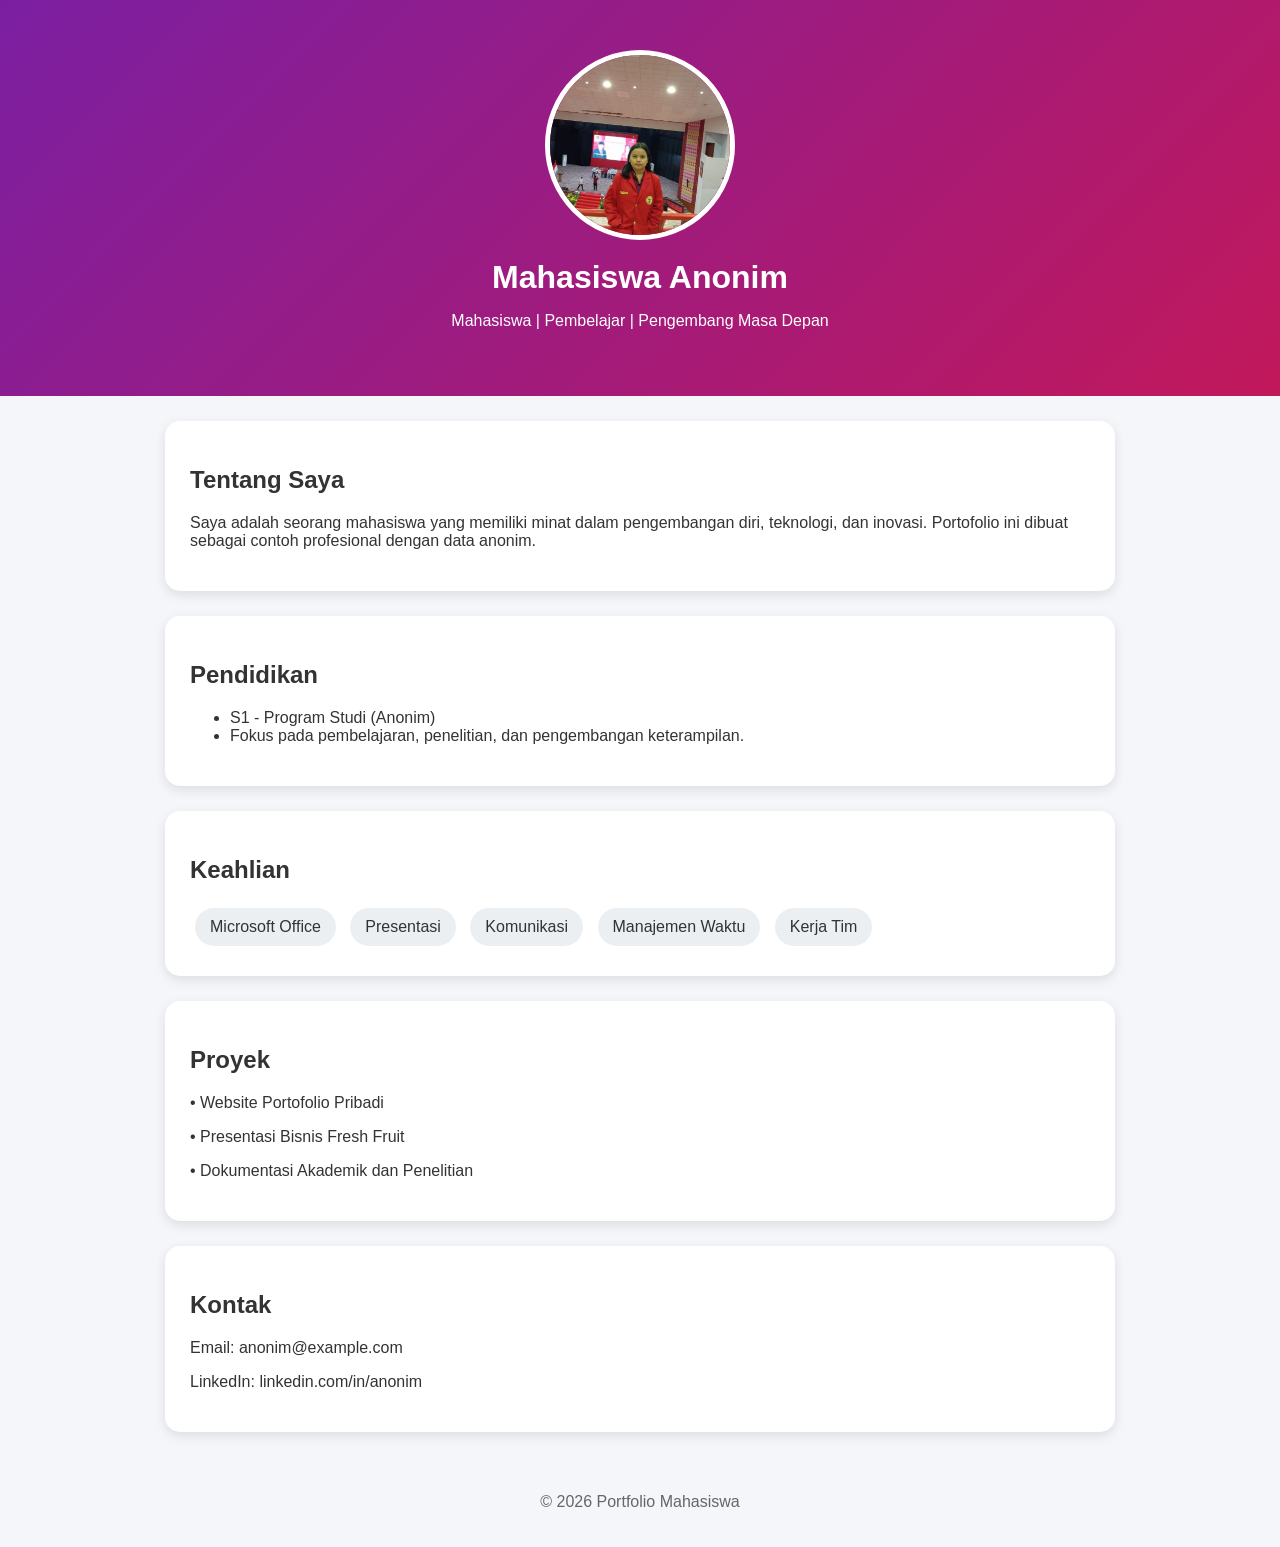
==== index.html @ 4dafe26c "Add files via upload" ====
<!DOCTYPE html>
<html lang="id">
<head>
<meta charset="UTF-8">
<meta name="viewport" content="width=device-width, initial-scale=1.0">
<title>Portfolio Mahasiswa</title>
<link rel="stylesheet" href="style.css">
</head>
<body>
<header class="hero">
  <div class="container">
    <img src="profile.png" alt="Foto Profil" class="profile">
    <h1>Mahasiswa Anonim</h1>
    <p>Mahasiswa | Pembelajar | Pengembang Masa Depan</p>
  </div>
</header>

<section class="card">
  <h2>Tentang Saya</h2>
  <p>Saya adalah seorang mahasiswa yang memiliki minat dalam pengembangan diri, teknologi, dan inovasi. Portofolio ini dibuat sebagai contoh profesional dengan data anonim.</p>
</section>

<section class="card">
  <h2>Pendidikan</h2>
  <ul>
    <li>S1 - Program Studi (Anonim)</li>
    <li>Fokus pada pembelajaran, penelitian, dan pengembangan keterampilan.</li>
  </ul>
</section>

<section class="card">
  <h2>Keahlian</h2>
  <div class="skills">
    <span>Microsoft Office</span>
    <span>Presentasi</span>
    <span>Komunikasi</span>
    <span>Manajemen Waktu</span>
    <span>Kerja Tim</span>
  </div>
</section>

<section class="card">
  <h2>Proyek</h2>
  <p>• Website Portofolio Pribadi</p>
  <p>• Presentasi Bisnis Fresh Fruit</p>
  <p>• Dokumentasi Akademik dan Penelitian</p>
</section>

<section class="card">
  <h2>Kontak</h2>
  <p>Email: anonim@example.com</p>
  <p>LinkedIn: linkedin.com/in/anonim</p>
</section>

<footer>
  <p>© 2026 Portfolio Mahasiswa</p>
</footer>
</body>
</html>
---- style.css ----
body{
font-family:Arial,sans-serif;
margin:0;
background:#f4f6f9;
color:#333;
}
.hero{
background:linear-gradient(135deg,#7b1fa2,#c2185b);
color:white;
text-align:center;
padding:50px 20px;
}
.profile{
width:180px;
height:180px;
border-radius:50%;
object-fit:cover;
border:5px solid white;
}
.container h1{
margin:15px 0 5px;
}
.card{
background:white;
margin:25px auto;
padding:25px;
max-width:900px;
border-radius:15px;
box-shadow:0 4px 12px rgba(0,0,0,0.1);
}
.skills span{
display:inline-block;
padding:10px 15px;
margin:5px;
background:#eceff1;
border-radius:20px;
}
footer{
text-align:center;
padding:20px;
color:#666;
}
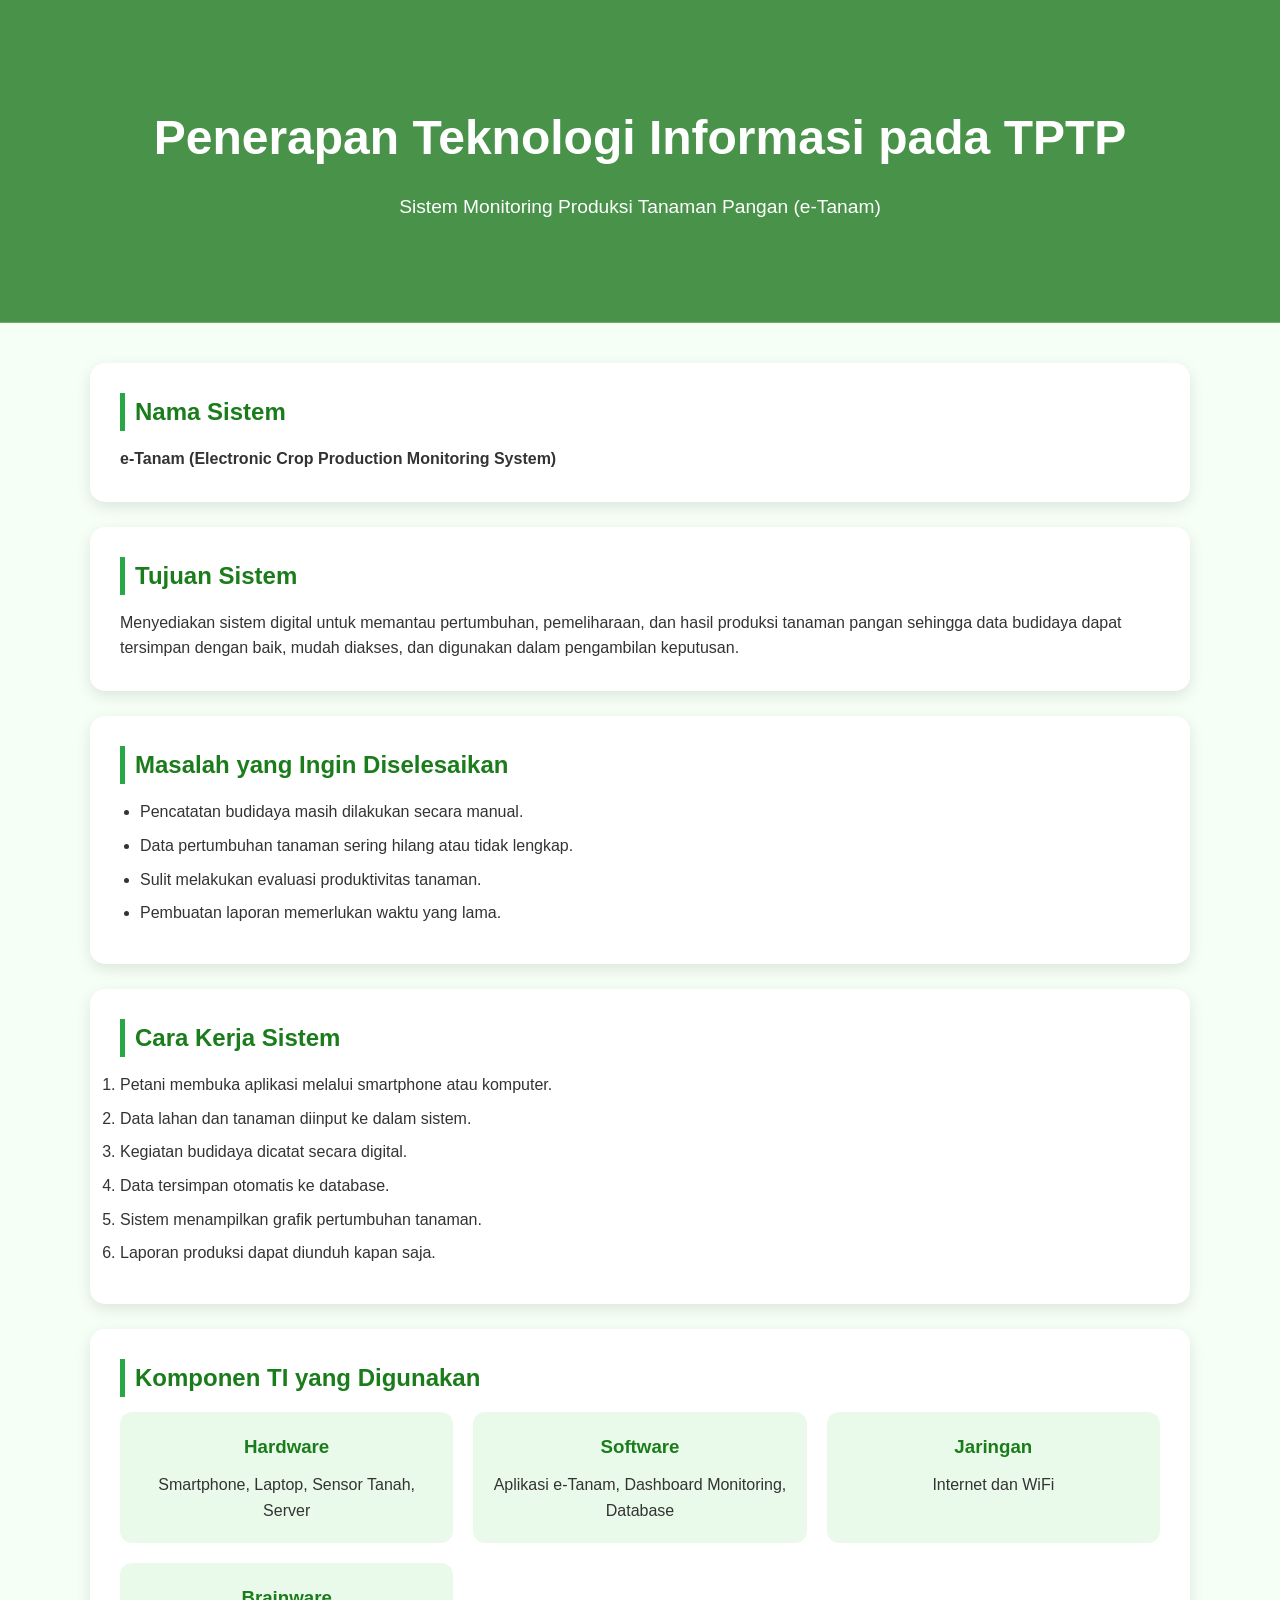
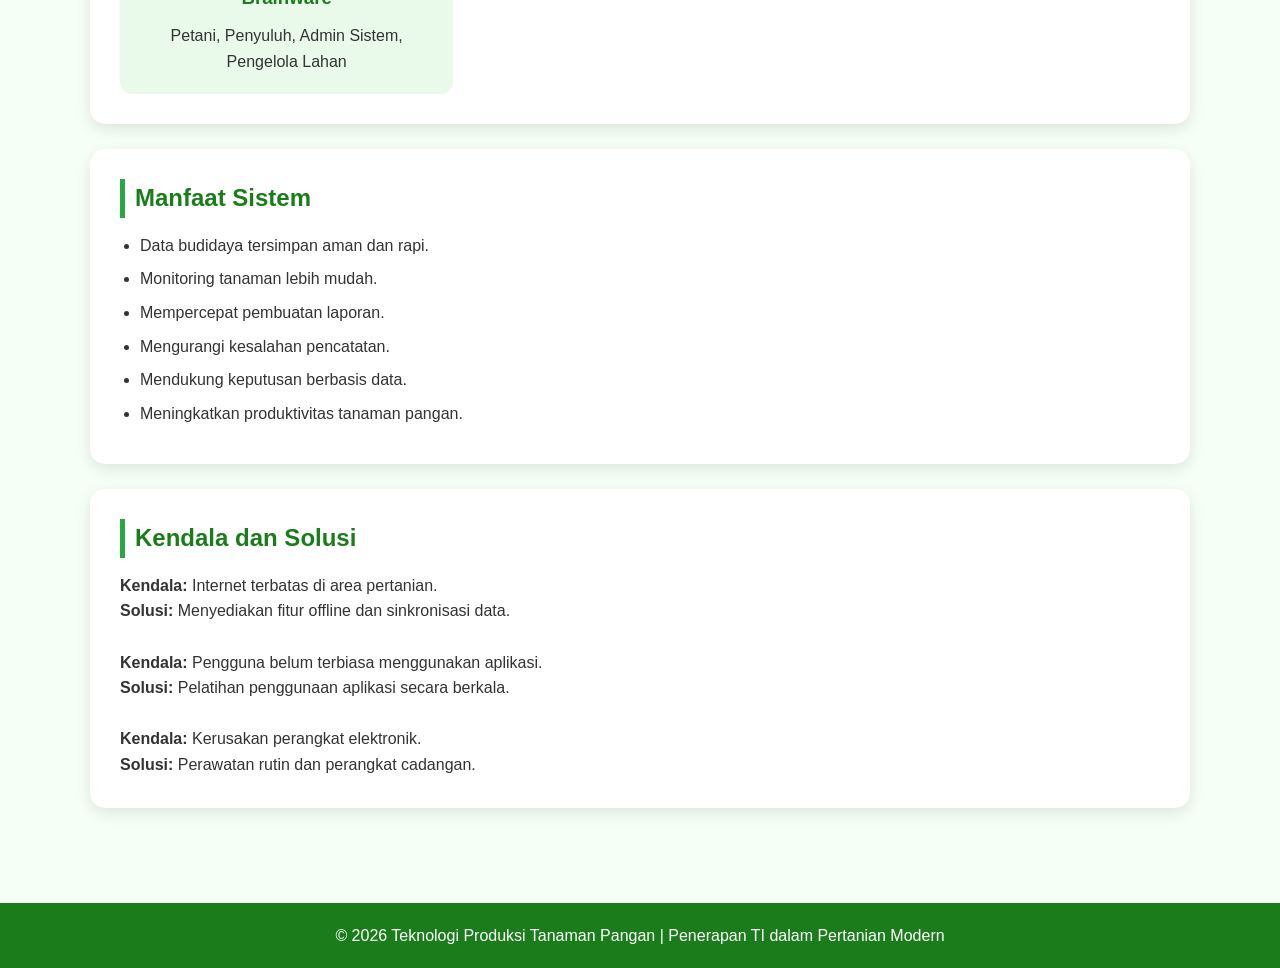
==== commit cf3db94f: "Add files via upload" ====
--- a/index.html
+++ b/index.html
@@ -1,59 +1,219 @@
-<!DOCTYPE html>
-<html lang="id">
-<head>
-<meta charset="UTF-8">
-<meta name="viewport" content="width=device-width, initial-scale=1.0">
-<title>Portfolio Mahasiswa</title>
-<link rel="stylesheet" href="style.css">
-</head>
-<body>
-<header class="hero">
-  <div class="container">
-    <img src="profile.png" alt="Foto Profil" class="profile">
-    <h1>Mahasiswa Anonim</h1>
-    <p>Mahasiswa | Pembelajar | Pengembang Masa Depan</p>
-  </div>
-</header>
-
-<section class="card">
-  <h2>Tentang Saya</h2>
-  <p>Saya adalah seorang mahasiswa yang memiliki minat dalam pengembangan diri, teknologi, dan inovasi. Portofolio ini dibuat sebagai contoh profesional dengan data anonim.</p>
-</section>
-
-<section class="card">
-  <h2>Pendidikan</h2>
-  <ul>
-    <li>S1 - Program Studi (Anonim)</li>
-    <li>Fokus pada pembelajaran, penelitian, dan pengembangan keterampilan.</li>
-  </ul>
-</section>
-
-<section class="card">
-  <h2>Keahlian</h2>
-  <div class="skills">
-    <span>Microsoft Office</span>
-    <span>Presentasi</span>
-    <span>Komunikasi</span>
-    <span>Manajemen Waktu</span>
-    <span>Kerja Tim</span>
-  </div>
-</section>
-
-<section class="card">
-  <h2>Proyek</h2>
-  <p>• Website Portofolio Pribadi</p>
-  <p>• Presentasi Bisnis Fresh Fruit</p>
-  <p>• Dokumentasi Akademik dan Penelitian</p>
-</section>
-
-<section class="card">
-  <h2>Kontak</h2>
-  <p>Email: anonim@example.com</p>
-  <p>LinkedIn: linkedin.com/in/anonim</p>
-</section>
-
-<footer>
-  <p>© 2026 Portfolio Mahasiswa</p>
-</footer>
-</body>
+<!DOCTYPE html>
+<html lang="id">
+<head>
+    <meta charset="UTF-8">
+    <meta name="viewport" content="width=device-width, initial-scale=1.0">
+    <title>Penerapan TI pada TPTP</title>
+
+    <style>
+        *{
+            margin:0;
+            padding:0;
+            box-sizing:border-box;
+            font-family:'Segoe UI', Tahoma, Geneva, Verdana, sans-serif;
+        }
+
+        body{
+            background:#f5fff5;
+            color:#333;
+            line-height:1.6;
+        }
+
+        header{
+            background:linear-gradient(rgba(0,100,0,0.7), rgba(0,100,0,0.7)),
+            url('https://images.unsplash.com/photo-1500937386664-56d1dfef3854?auto=format&fit=crop&w=1400&q=80');
+            background-size:cover;
+            background-position:center;
+            color:white;
+            text-align:center;
+            padding:100px 20px;
+        }
+
+        header h1{
+            font-size:3rem;
+            margin-bottom:15px;
+        }
+
+        header p{
+            font-size:1.2rem;
+        }
+
+        .container{
+            width:90%;
+            max-width:1100px;
+            margin:auto;
+            padding:40px 0;
+        }
+
+        .card{
+            background:white;
+            padding:30px;
+            margin-bottom:25px;
+            border-radius:15px;
+            box-shadow:0 5px 15px rgba(0,0,0,0.1);
+            transition:0.3s;
+        }
+
+        .card:hover{
+            transform:translateY(-5px);
+        }
+
+        h2{
+            color:#1b7c1b;
+            margin-bottom:15px;
+            border-left:5px solid #28a745;
+            padding-left:10px;
+        }
+
+        ul{
+            padding-left:20px;
+        }
+
+        li{
+            margin-bottom:8px;
+        }
+
+        .grid{
+            display:grid;
+            grid-template-columns:repeat(auto-fit,minmax(250px,1fr));
+            gap:20px;
+        }
+
+        .feature{
+            background:#eafaea;
+            padding:20px;
+            border-radius:12px;
+            text-align:center;
+        }
+
+        .feature h3{
+            color:#1b7c1b;
+            margin-bottom:10px;
+        }
+
+        footer{
+            background:#1b7c1b;
+            color:white;
+            text-align:center;
+            padding:20px;
+            margin-top:30px;
+        }
+
+        @media(max-width:768px){
+            header h1{
+                font-size:2rem;
+            }
+        }
+    </style>
+</head>
+<body>
+
+    <header>
+        <h1>Penerapan Teknologi Informasi pada TPTP</h1>
+        <p>Sistem Monitoring Produksi Tanaman Pangan (e-Tanam)</p>
+    </header>
+
+    <div class="container">
+
+        <div class="card">
+            <h2>Nama Sistem</h2>
+            <p><strong>e-Tanam (Electronic Crop Production Monitoring System)</strong></p>
+        </div>
+
+        <div class="card">
+            <h2>Tujuan Sistem</h2>
+            <p>
+                Menyediakan sistem digital untuk memantau pertumbuhan,
+                pemeliharaan, dan hasil produksi tanaman pangan sehingga data
+                budidaya dapat tersimpan dengan baik, mudah diakses, dan
+                digunakan dalam pengambilan keputusan.
+            </p>
+        </div>
+
+        <div class="card">
+            <h2>Masalah yang Ingin Diselesaikan</h2>
+            <ul>
+                <li>Pencatatan budidaya masih dilakukan secara manual.</li>
+                <li>Data pertumbuhan tanaman sering hilang atau tidak lengkap.</li>
+                <li>Sulit melakukan evaluasi produktivitas tanaman.</li>
+                <li>Pembuatan laporan memerlukan waktu yang lama.</li>
+            </ul>
+        </div>
+
+        <div class="card">
+            <h2>Cara Kerja Sistem</h2>
+            <ol>
+                <li>Petani membuka aplikasi melalui smartphone atau komputer.</li>
+                <li>Data lahan dan tanaman diinput ke dalam sistem.</li>
+                <li>Kegiatan budidaya dicatat secara digital.</li>
+                <li>Data tersimpan otomatis ke database.</li>
+                <li>Sistem menampilkan grafik pertumbuhan tanaman.</li>
+                <li>Laporan produksi dapat diunduh kapan saja.</li>
+            </ol>
+        </div>
+
+        <div class="card">
+            <h2>Komponen TI yang Digunakan</h2>
+
+            <div class="grid">
+
+                <div class="feature">
+                    <h3>Hardware</h3>
+                    <p>Smartphone, Laptop, Sensor Tanah, Server</p>
+                </div>
+
+                <div class="feature">
+                    <h3>Software</h3>
+                    <p>Aplikasi e-Tanam, Dashboard Monitoring, Database</p>
+                </div>
+
+                <div class="feature">
+                    <h3>Jaringan</h3>
+                    <p>Internet dan WiFi</p>
+                </div>
+
+                <div class="feature">
+                    <h3>Brainware</h3>
+                    <p>Petani, Penyuluh, Admin Sistem, Pengelola Lahan</p>
+                </div>
+
+            </div>
+        </div>
+
+        <div class="card">
+            <h2>Manfaat Sistem</h2>
+            <ul>
+                <li>Data budidaya tersimpan aman dan rapi.</li>
+                <li>Monitoring tanaman lebih mudah.</li>
+                <li>Mempercepat pembuatan laporan.</li>
+                <li>Mengurangi kesalahan pencatatan.</li>
+                <li>Mendukung keputusan berbasis data.</li>
+                <li>Meningkatkan produktivitas tanaman pangan.</li>
+            </ul>
+        </div>
+
+        <div class="card">
+            <h2>Kendala dan Solusi</h2>
+
+            <p><strong>Kendala:</strong> Internet terbatas di area pertanian.</p>
+            <p><strong>Solusi:</strong> Menyediakan fitur offline dan sinkronisasi data.</p>
+
+            <br>
+
+            <p><strong>Kendala:</strong> Pengguna belum terbiasa menggunakan aplikasi.</p>
+            <p><strong>Solusi:</strong> Pelatihan penggunaan aplikasi secara berkala.</p>
+
+            <br>
+
+            <p><strong>Kendala:</strong> Kerusakan perangkat elektronik.</p>
+            <p><strong>Solusi:</strong> Perawatan rutin dan perangkat cadangan.</p>
+        </div>
+
+    </div>
+
+    <footer>
+        <p>© 2026 Teknologi Produksi Tanaman Pangan | Penerapan TI dalam Pertanian Modern</p>
+    </footer>
+
+</body>
 </html>
